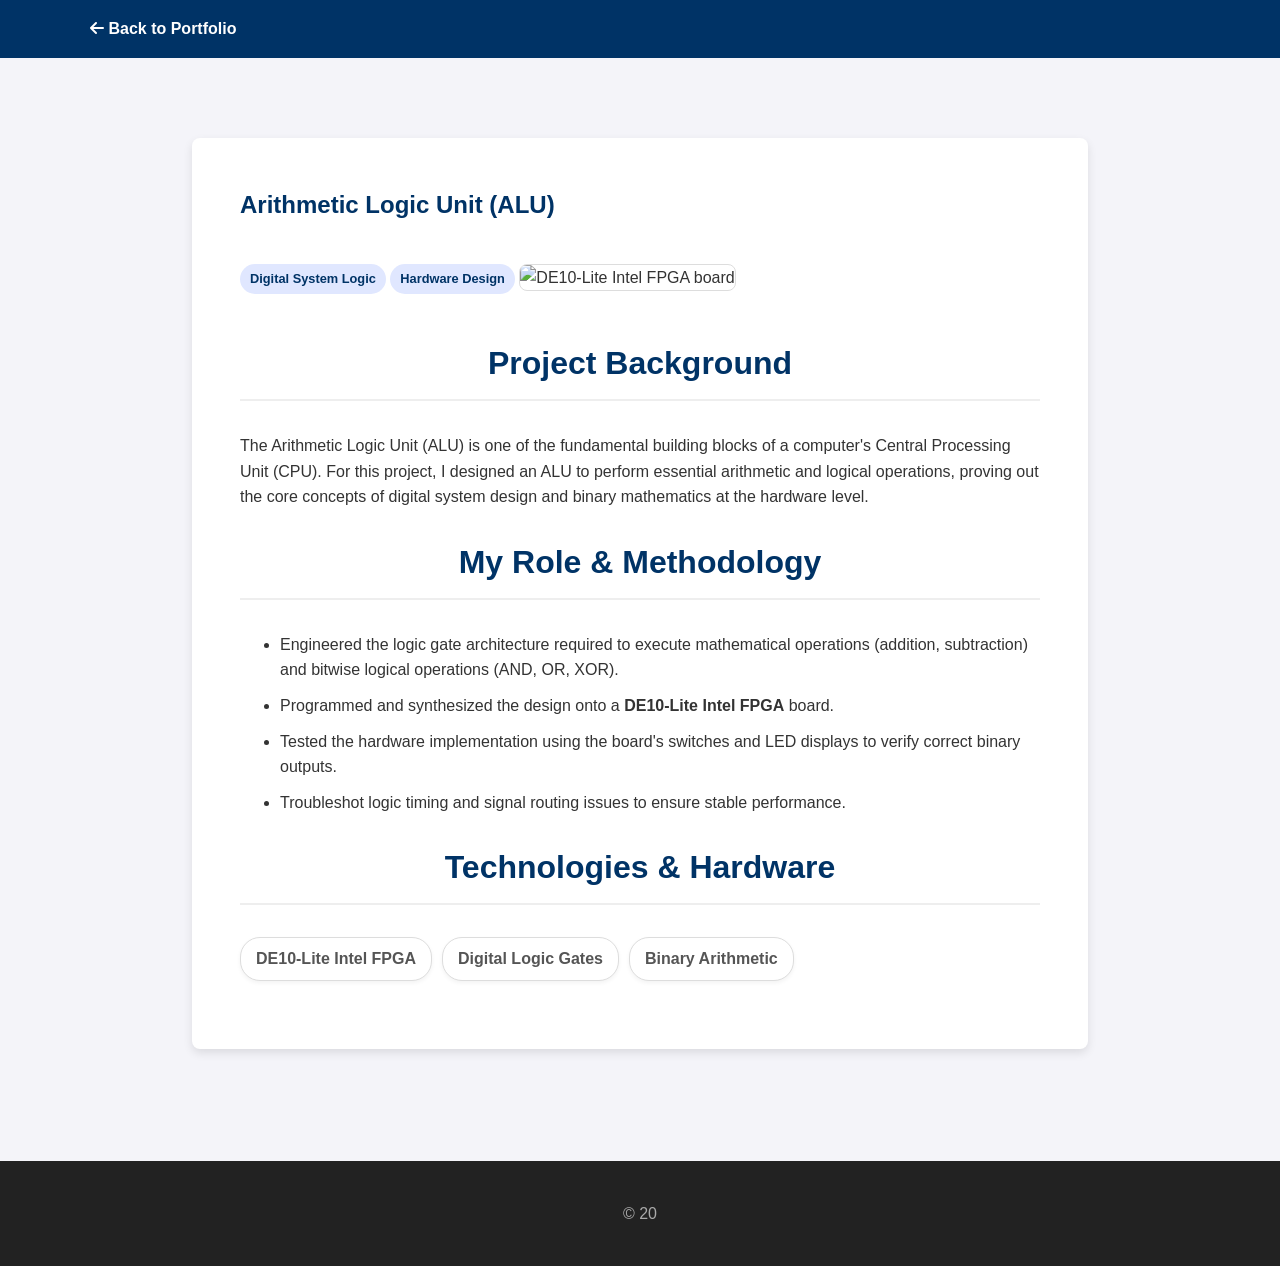
==== alu.html @ 99261e21 "Create alu.html" ====
<!DOCTYPE html>
<html lang="en">
<head>
    <meta charset="UTF-8">
    <meta name="viewport" content="width=device-width, initial-scale=1.0">
    <title>ALU Project | Mihai Vintila</title>
    <link rel="stylesheet" href="styles.css">
    <link rel="stylesheet" href="https://cdnjs.cloudflare.com/ajax/libs/font-awesome/6.0.0/css/all.min.css">
</head>
<body style="background-color: #f4f4f9;">

    <header style="background-color: #003366; padding: 1rem; text-align: left;">
        <div class="container">
            <a href="index.html" style="color: white; text-decoration: none; font-weight: bold;">
                <i class="fas fa-arrow-left"></i> Back to Portfolio
            </a>
        </div>
    </header>

    <section class="section">
        <div class="container" style="max-width: 800px; margin: 2rem auto; background: white; padding: 3rem; border-radius: 8px; box-shadow: 0 4px 10px rgba(0,0,0,0.1);">
            
            <h1 style="color: #003366; margin-top: 0;">Arithmetic Logic Unit (ALU)</h1>
            <span class="badge" style="background: #e0e7ff; color: #003366; padding: 5px 10px; border-radius: 15px; font-size: 0.8rem; font-weight: bold;">Digital System Logic</span>
            <span class="badge" style="background: #e0e7ff; color: #003366; padding: 5px 10px; border-radius: 15px; font-size: 0.8rem; font-weight: bold;">Hardware Design</span>
            
            <img src="alu.png" alt="DE10-Lite Intel FPGA board" style="width: 100%; max-height: 400px; object-fit: cover; border-radius: 8px; margin: 20px 0; border: 1px solid #ddd;">

            <h2 style="color: #003366; border-bottom: 2px solid #eee; padding-bottom: 10px;">Project Background</h2>
            <p>
                The Arithmetic Logic Unit (ALU) is one of the fundamental building blocks of a computer's Central Processing Unit (CPU). For this project, I designed an ALU to perform essential arithmetic and logical operations, proving out the core concepts of digital system design and binary mathematics at the hardware level.
            </p>

            <h2 style="color: #003366; border-bottom: 2px solid #eee; padding-bottom: 10px;">My Role & Methodology</h2>
            <ul>
                <li style="margin-bottom: 10px;">Engineered the logic gate architecture required to execute mathematical operations (addition, subtraction) and bitwise logical operations (AND, OR, XOR).</li>
                <li style="margin-bottom: 10px;">Programmed and synthesized the design onto a <strong>DE10-Lite Intel FPGA</strong> board.</li>
                <li style="margin-bottom: 10px;">Tested the hardware implementation using the board's switches and LED displays to verify correct binary outputs.</li>
                <li style="margin-bottom: 10px;">Troubleshot logic timing and signal routing issues to ensure stable performance.</li>
            </ul>

            <h2 style="color: #003366; border-bottom: 2px solid #eee; padding-bottom: 10px;">Technologies & Hardware</h2>
            <div style="display: flex; gap: 10px; flex-wrap: wrap; margin-bottom: 20px;">
                <span class="skill-tag" style="background: white; border: 1px solid #ddd; padding: 8px 15px; border-radius: 20px; font-weight: 600; color: #555;">DE10-Lite Intel FPGA</span>
                <span class="skill-tag" style="background: white; border: 1px solid #ddd; padding: 8px 15px; border-radius: 20px; font-weight: 600; color: #555;">Digital Logic Gates</span>
                <span class="skill-tag" style="background: white; border: 1px solid #ddd; padding: 8px 15px; border-radius: 20px; font-weight: 600; color: #555;">Binary Arithmetic</span>
            </div>

        </div>
    </section>

    <footer style="background: #222; color: #aaa; text-align: center; padding: 1.5rem 0; margin-top: 2rem;">
        <div class="container">
            <p>&copy; 20
---- styles.css ----
/* =========================================
   1. GLOBAL STYLES (Fonts & Colors)
   ========================================= */
body {
    font-family: 'Segoe UI', Roboto, Helvetica, Arial, sans-serif;
    margin: 0;
    padding: 0;
    line-height: 1.6;
    color: #333;
    background-color: #f4f4f9;
}

.container {
    width: 100%;
    max-width: 1100px;
    margin: 0 auto;
    padding: 0 20px;
}

a {
    text-decoration: none;
}

/* =========================================
   HERO SECTION (With Background Image)
   ========================================= */
.hero {
    /* This creates a dark blue tint over the image so text is readable */
    background: linear-gradient(rgba(0, 51, 102, 0.3), rgba(0, 51, 102, 0.4)), url('csu.jpg');
    
    /* These lines ensure the image covers the whole area perfectly */
    background-size: cover;       
    background-position: center;  
    background-repeat: no-repeat; 
    
    color: white;
    padding: 5rem 0; /* Increased padding slightly for a "big banner" look */
    text-align: center;
}

.hero h1 {
    font-size: 3rem;
    margin-bottom: 0.5rem;
    text-shadow: 2px 2px 4px rgba(0,0,0,0.5); /* Adds a subtle shadow to text */
}

.tagline {
    font-size: 1.5rem;
    font-weight: 300;
    margin-bottom: 0.5rem;
}

.sub-tagline {
    font-size: 1.1rem;
    opacity: 1;
    margin-bottom: 2rem;
}

/* Social Links & Resume Button */
.social-links a {
    color: white;
    margin: 0 15px;
    font-weight: bold;
    font-size: 1.1rem;
    transition: color 0.3s;
}

.social-links a:hover {
    color: #ffcc00; /* Yellow accent on hover */
}

.btn-resume {
    background-color: white;
    color: #003366 !important;
    padding: 10px 20px;
    border-radius: 5px;
    border: 2px solid white;
}

.btn-resume:hover {
    background-color: transparent !important;
    color: white !important;
}

/* =========================================
   3. SECTIONS (About, Skills, Projects)
   ========================================= */
.section {
    padding: 3rem 0;
}

.about {
    background: white;
    text-align: center;
}

.about p {
    max-width: 800px;
    margin: 0 auto 20px auto;
    font-size: 1.1rem;
}

.section h2 {
    text-align: center;
    color: #003366;
    margin-bottom: 2rem;
    font-size: 2rem;
}

/* =========================================
   4. SKILLS SECTION
   ========================================= */
.skills-section {
    background-color: #f9f9f9;
    text-align: center;
    border-top: 1px solid #eee;
    border-bottom: 1px solid #eee;
}

.skills-grid {
    display: flex;
    justify-content: center;
    gap: 15px;
    flex-wrap: wrap;
    max-width: 800px;
    margin: 0 auto;
}

.skill-tag {
    background: white;
    border: 1px solid #ddd;
    padding: 8px 15px;
    border-radius: 20px;
    font-weight: 600;
    color: #555;
    box-shadow: 0 2px 4px rgba(0,0,0,0.05);
}

/* =========================================
   5. PROJECT CARDS & IMAGES
   ========================================= */
.projects {
    background-color: #f4f4f9;
}

.project-grid {
    display: grid;
    grid-template-columns: repeat(auto-fit, minmax(300px, 1fr));
    gap: 20px;
}

.card {
    background: white;
    padding: 2rem;
    border-radius: 8px;
    box-shadow: 0 4px 6px rgba(0,0,0,0.1);
    transition: transform 0.2s;
}

.card:hover {
    transform: translateY(-5px); /* Lift effect on hover */
}

/* THIS IS THE IMAGE PART YOU ASKED ABOUT */
.project-img {
    width: 90%;
    height: 180px;
    object-fit: cover;
    border-radius: 5px;
    margin-bottom: 15px;
    border: 1px solid #eee;
}

.card h3 {
    margin-top: 0;
    color: #003366;
}

.badge {
    background: #e0e7ff;
    color: #003366;
    padding: 5px 10px;
    border-radius: 15px;
    font-size: 0.8rem;
    font-weight: bold;
    display: inline-block;
    margin-bottom: 10px;
}

/* =========================================
   6. FOOTER
   ========================================= */
footer {
    background: #222;
    color: #aaa;
    text-align: center;
    padding: 1.5rem 0;
    margin-top: 2rem;
}

.about-content {
    display: flex;           /* This turns on the side-by-side mode */
    align-items: center;     /* Centers them vertically */
    justify-content: center;
    gap: 60px;               /* Space between picture and text */
    text-align: left;        /* Forces text to align left, not center */
    margin-top: 2rem;
}

.about-photo {
    width: 250px;
    height: 250px;
    object-fit: cover;
    border-radius: 50%;
    box-shadow: 0 4px 15px rgba(0,0,0,0.1);
    flex-shrink: 0;          /* Prevents the image from getting squished */
}

.about-text {
    max-width: 600px;
    text-indent: 30px;
}

/* Force mobile phones to stack them again so it doesn't look squashed */
@media (max-width: 768px) {
    .about-content {
        flex-direction: column;
        text-align: center;
    }
}

/* =========================================
   MOBILE REPAIR KIT
   ========================================= */
@media (max-width: 768px) {
    
    /* 1. Stack the social buttons vertically */
    .social-links {
        display: flex;
        flex-direction: column; /* This forces them into a vertical stack */
        align-items: center;    /* Centers them perfectly */
        gap: 15px;              /* Adds clean space between each button */
    }

    /* 2. Reset margins so they don't look crooked */
    .social-links a {
        margin: 0;
        width: auto;            /* Lets buttons fit their text */
    }

    /* 3. Make the main title slightly smaller to prevent wrapping */
    .hero h1 {
        font-size: 2.5rem;      
        line-height: 1.2;
    }

    /* 4. Adjust the tagline text size */
    .tagline {
        font-size: 1.1rem;
        padding: 0 10px;        /* Adds breathing room on the sides */
    }
    
    /* 5. Fix the Resume Button looking weird */
    .btn-resume {
        width: 100%;            /* Makes the button nice and wide on mobile */
        max-width: 250px;       /* ...but not TOO wide */
        display: inline-block;  /* Keeps the box shape intact */
        margin-top: 10px;       /* Extra space above the resume button */
    }

}
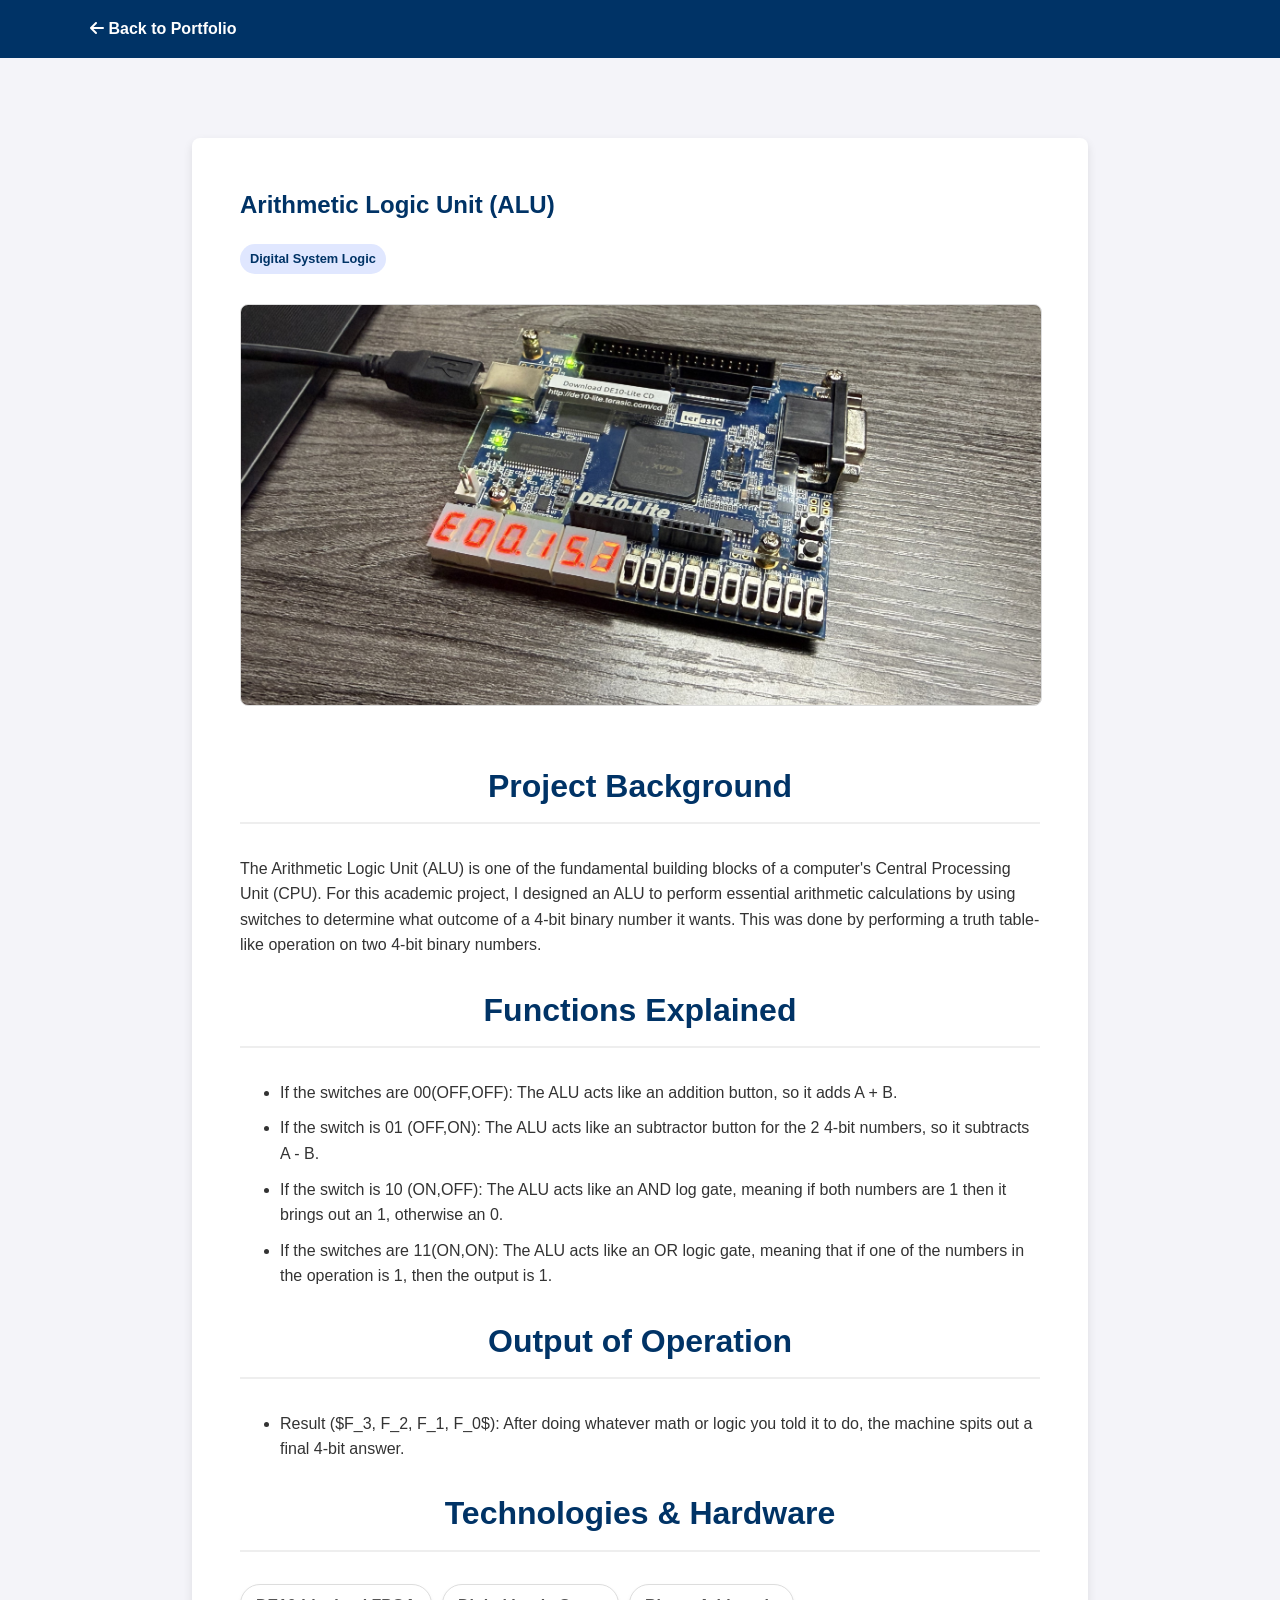
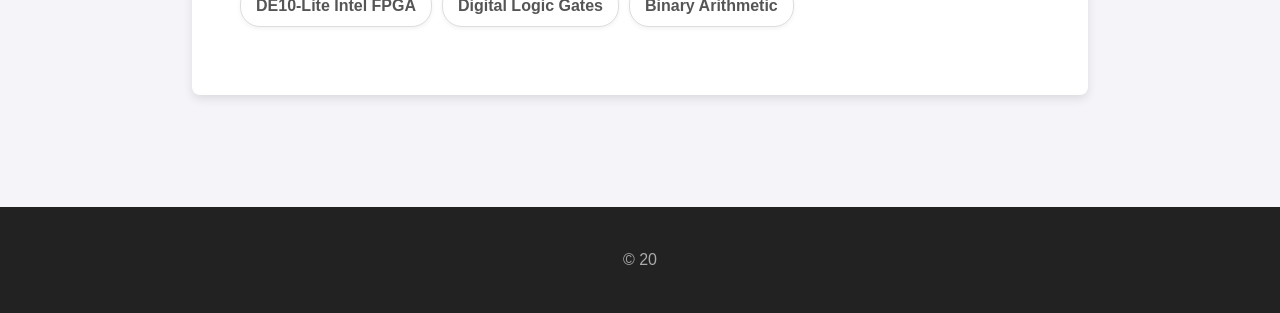
==== commit 88d37159: "Update alu.html" ====
--- a/alu.html
+++ b/alu.html
@@ -22,21 +22,26 @@
             
             <h1 style="color: #003366; margin-top: 0;">Arithmetic Logic Unit (ALU)</h1>
             <span class="badge" style="background: #e0e7ff; color: #003366; padding: 5px 10px; border-radius: 15px; font-size: 0.8rem; font-weight: bold;">Digital System Logic</span>
-            <span class="badge" style="background: #e0e7ff; color: #003366; padding: 5px 10px; border-radius: 15px; font-size: 0.8rem; font-weight: bold;">Hardware Design</span>
             
-            <img src="alu.png" alt="DE10-Lite Intel FPGA board" style="width: 100%; max-height: 400px; object-fit: cover; border-radius: 8px; margin: 20px 0; border: 1px solid #ddd;">
+            
+            <img src="alu.jpeg" alt="DE10-Lite Intel FPGA board" style="width: 100%; max-height: 400px; object-fit: cover; border-radius: 8px; margin: 20px 0; border: 1px solid #ddd;">
 
             <h2 style="color: #003366; border-bottom: 2px solid #eee; padding-bottom: 10px;">Project Background</h2>
             <p>
-                The Arithmetic Logic Unit (ALU) is one of the fundamental building blocks of a computer's Central Processing Unit (CPU). For this project, I designed an ALU to perform essential arithmetic and logical operations, proving out the core concepts of digital system design and binary mathematics at the hardware level.
+                The Arithmetic Logic Unit (ALU) is one of the fundamental building blocks of a computer's Central Processing Unit (CPU). For this academic project, I designed an ALU to perform essential arithmetic calculations by using switches to determine what outcome of a 4-bit binary number it wants. This was done by performing a truth table-like operation on two 4-bit binary numbers.
             </p>
 
-            <h2 style="color: #003366; border-bottom: 2px solid #eee; padding-bottom: 10px;">My Role & Methodology</h2>
+            <h2 style="color: #003366; border-bottom: 2px solid #eee; padding-bottom: 10px;">Functions Explained</h2>
             <ul>
-                <li style="margin-bottom: 10px;">Engineered the logic gate architecture required to execute mathematical operations (addition, subtraction) and bitwise logical operations (AND, OR, XOR).</li>
-                <li style="margin-bottom: 10px;">Programmed and synthesized the design onto a <strong>DE10-Lite Intel FPGA</strong> board.</li>
-                <li style="margin-bottom: 10px;">Tested the hardware implementation using the board's switches and LED displays to verify correct binary outputs.</li>
-                <li style="margin-bottom: 10px;">Troubleshot logic timing and signal routing issues to ensure stable performance.</li>
+                <li style="margin-bottom: 10px;">If the switches are 00(OFF,OFF): The ALU acts like an addition button, so it adds A + B.</li>
+                <li style="margin-bottom: 10px;">If the switch is 01 (OFF,ON): The ALU acts like an subtractor button for the 2 4-bit numbers, so it subtracts A - B.</li>
+                <li style="margin-bottom: 10px;">If the switch is 10 (ON,OFF): The ALU acts like an AND log gate, meaning if both numbers are 1 then it brings out an 1, otherwise an 0.</li>
+                <li style="margin-bottom: 10px;">If the switches are 11(ON,ON): The ALU acts like an OR logic gate, meaning that if one of the numbers in the operation is 1, then the output is 1.</li>
+            </ul>
+
+             <h2 style="color: #003366; border-bottom: 2px solid #eee; padding-bottom: 10px;">Output of Operation</h2>
+            <ul>
+                <li style="margin-bottom: 10px;"> Result ($F_3, F_2, F_1, F_0$): After doing whatever math or logic you told it to do, the machine spits out a final 4-bit answer.</li>
             </ul>
 
             <h2 style="color: #003366; border-bottom: 2px solid #eee; padding-bottom: 10px;">Technologies & Hardware</h2>
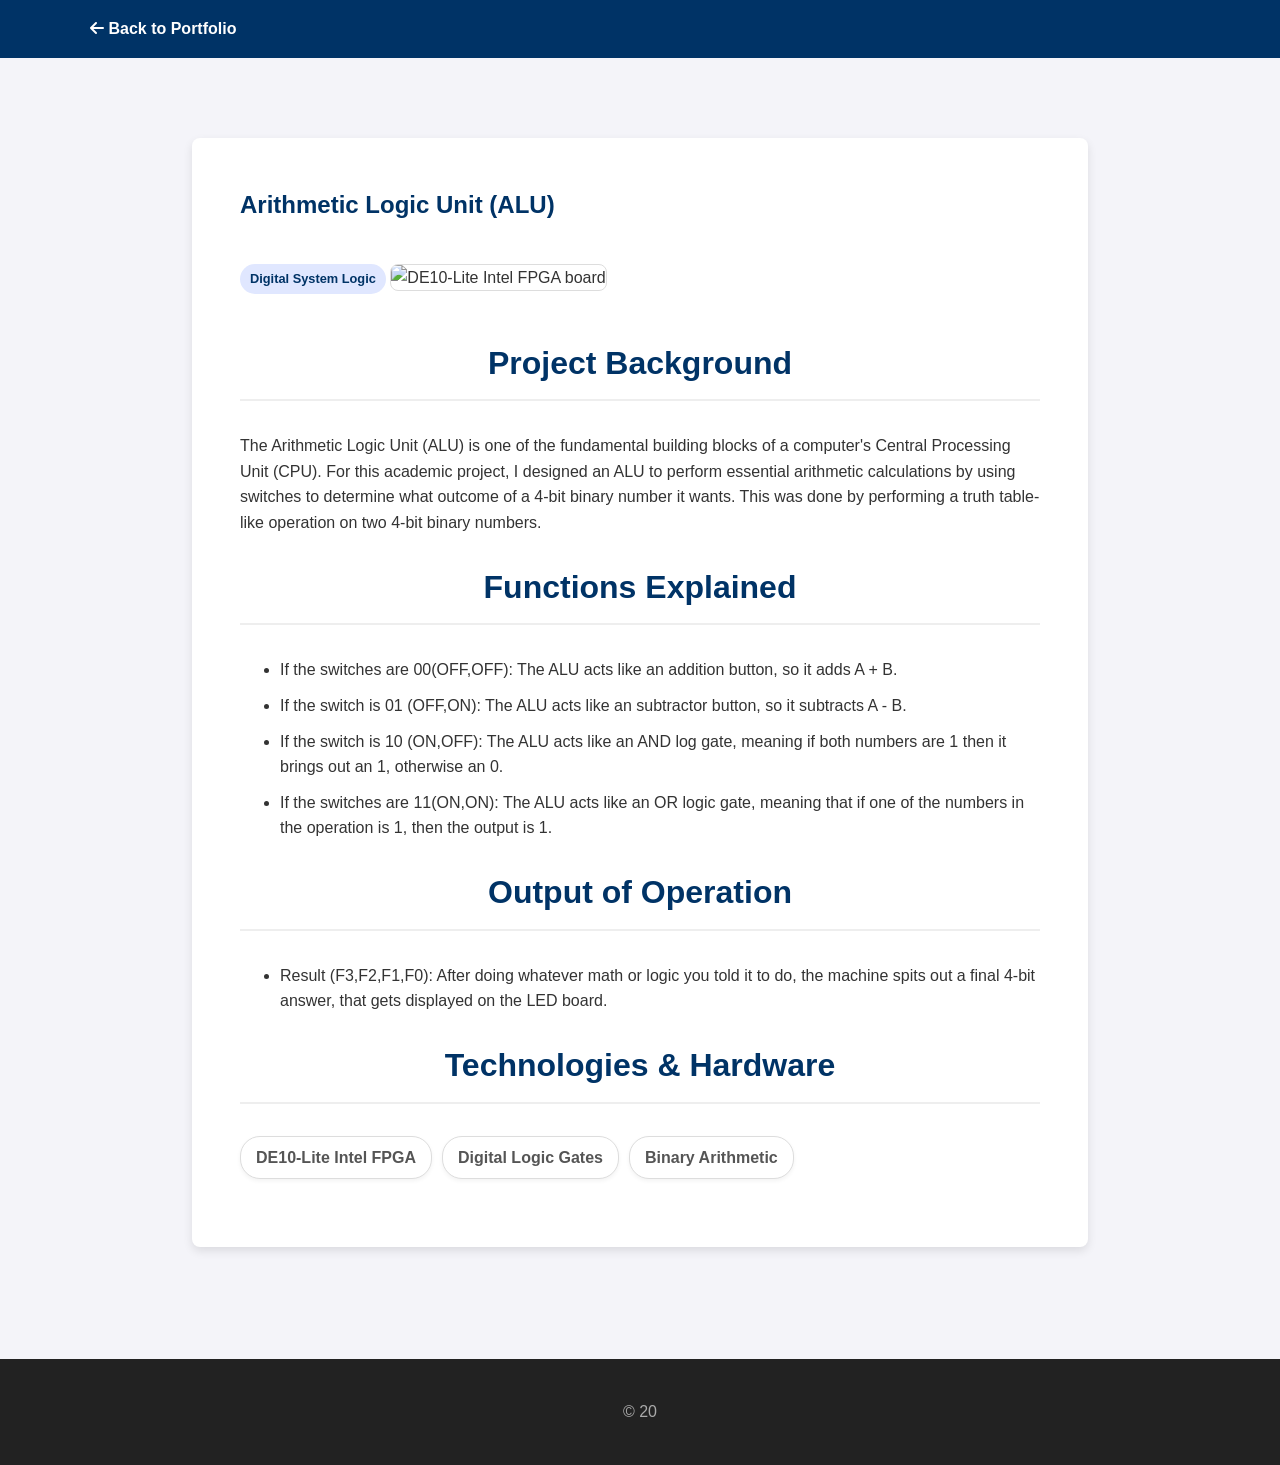
==== commit c141fd15: "Update alu.html" ====
--- a/alu.html
+++ b/alu.html
@@ -24,7 +24,7 @@
             <span class="badge" style="background: #e0e7ff; color: #003366; padding: 5px 10px; border-radius: 15px; font-size: 0.8rem; font-weight: bold;">Digital System Logic</span>
             
             
-            <img src="alu.jpeg" alt="DE10-Lite Intel FPGA board" style="width: 100%; max-height: 400px; object-fit: cover; border-radius: 8px; margin: 20px 0; border: 1px solid #ddd;">
+            <img src="alu_truth_table.png" alt="DE10-Lite Intel FPGA board" style="width: 100%; max-height: 400px; object-fit: cover; border-radius: 8px; margin: 20px 0; border: 1px solid #ddd;">
 
             <h2 style="color: #003366; border-bottom: 2px solid #eee; padding-bottom: 10px;">Project Background</h2>
             <p>
@@ -33,15 +33,15 @@
 
             <h2 style="color: #003366; border-bottom: 2px solid #eee; padding-bottom: 10px;">Functions Explained</h2>
             <ul>
-                <li style="margin-bottom: 10px;">If the switches are 00(OFF,OFF): The ALU acts like an addition button, so it adds A + B.</li>
-                <li style="margin-bottom: 10px;">If the switch is 01 (OFF,ON): The ALU acts like an subtractor button for the 2 4-bit numbers, so it subtracts A - B.</li>
-                <li style="margin-bottom: 10px;">If the switch is 10 (ON,OFF): The ALU acts like an AND log gate, meaning if both numbers are 1 then it brings out an 1, otherwise an 0.</li>
-                <li style="margin-bottom: 10px;">If the switches are 11(ON,ON): The ALU acts like an OR logic gate, meaning that if one of the numbers in the operation is 1, then the output is 1.</li>
+                <li style="margin-bottom: 10px;"></strong>If the switches are 00(OFF,OFF):</strong> The ALU acts like an addition button, so it adds A + B.</li>
+                <li style="margin-bottom: 10px;"></strong>If the switch is 01 (OFF,ON):</strong> The ALU acts like an subtractor button, so it subtracts A - B.</li>
+                <li style="margin-bottom: 10px;"></strong>If the switch is 10 (ON,OFF):</strong> The ALU acts like an AND log gate, meaning if both numbers are 1 then it brings out an 1, otherwise an 0.</li>
+                <li style="margin-bottom: 10px;"></strong>If the switches are 11(ON,ON):</strong> The ALU acts like an OR logic gate, meaning that if one of the numbers in the operation is 1, then the output is 1.</li>
             </ul>
 
              <h2 style="color: #003366; border-bottom: 2px solid #eee; padding-bottom: 10px;">Output of Operation</h2>
             <ul>
-                <li style="margin-bottom: 10px;"> Result ($F_3, F_2, F_1, F_0$): After doing whatever math or logic you told it to do, the machine spits out a final 4-bit answer.</li>
+                <li style="margin-bottom: 10px;"> </strong>Result (F3,F2,F1,F0):</strong> After doing whatever math or logic you told it to do, the machine spits out a final 4-bit answer, that gets displayed on the LED board.</li>
             </ul>
 
             <h2 style="color: #003366; border-bottom: 2px solid #eee; padding-bottom: 10px;">Technologies & Hardware</h2>
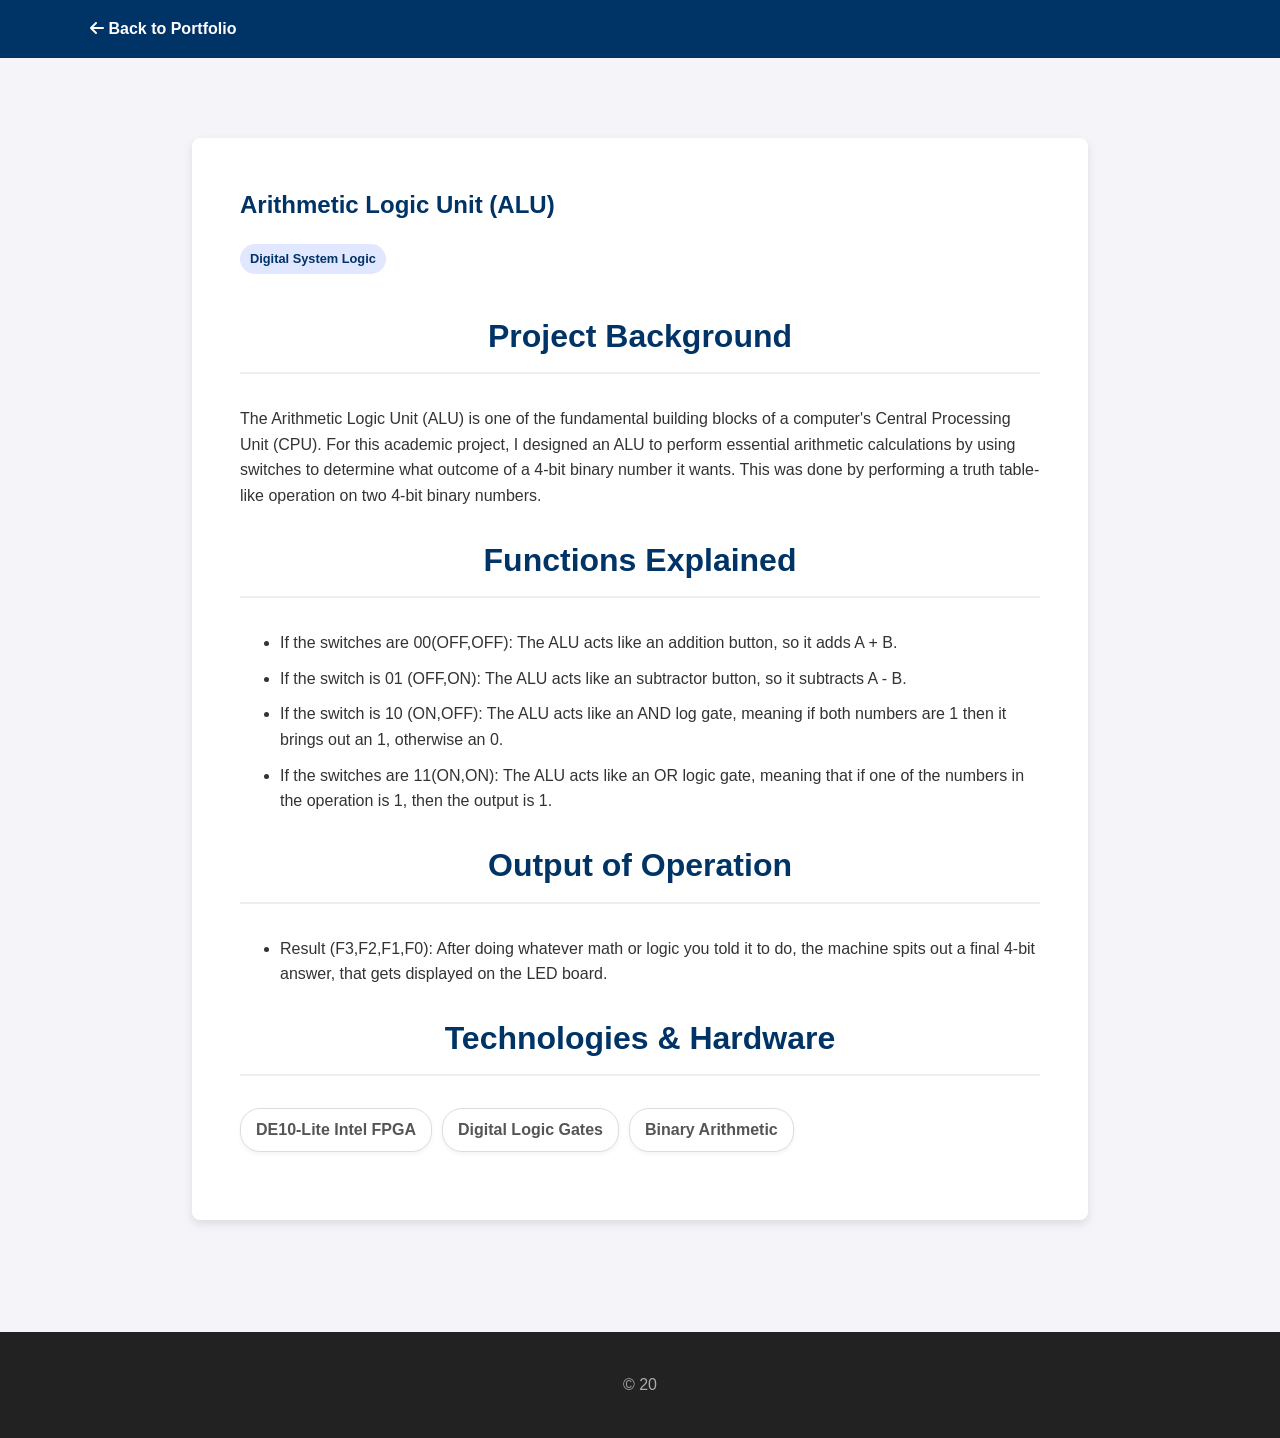
==== commit 87125a32: "Update alu.html" ====
--- a/alu.html
+++ b/alu.html
@@ -22,9 +22,6 @@
             
             <h1 style="color: #003366; margin-top: 0;">Arithmetic Logic Unit (ALU)</h1>
             <span class="badge" style="background: #e0e7ff; color: #003366; padding: 5px 10px; border-radius: 15px; font-size: 0.8rem; font-weight: bold;">Digital System Logic</span>
-            
-            
-            <img src="alu_truth_table.png" alt="DE10-Lite Intel FPGA board" style="width: 100%; max-height: 400px; object-fit: cover; border-radius: 8px; margin: 20px 0; border: 1px solid #ddd;">
 
             <h2 style="color: #003366; border-bottom: 2px solid #eee; padding-bottom: 10px;">Project Background</h2>
             <p>
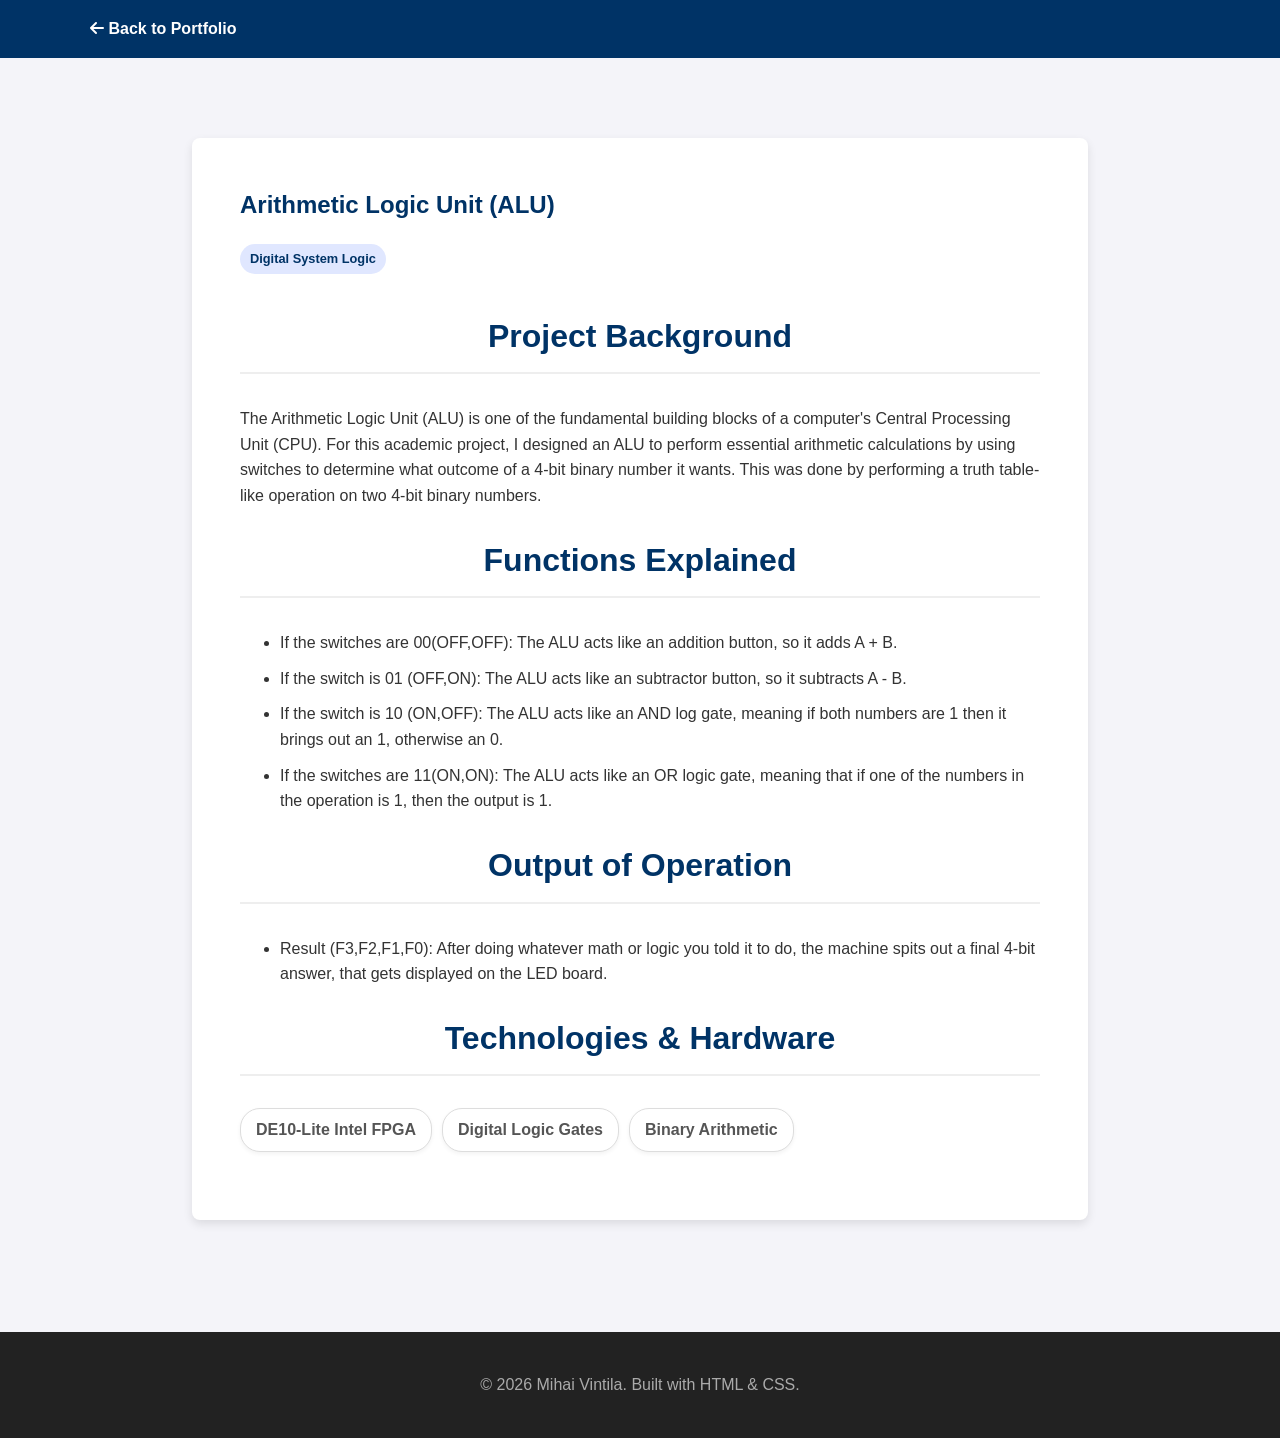
==== commit 2204bc2f: "Update alu.html" ====
--- a/alu.html
+++ b/alu.html
@@ -53,4 +53,4 @@
 
     <footer style="background: #222; color: #aaa; text-align: center; padding: 1.5rem 0; margin-top: 2rem;">
         <div class="container">
-            <p>&copy; 20
+            <p>&copy; 2026 Mihai Vintila. Built with HTML & CSS.
